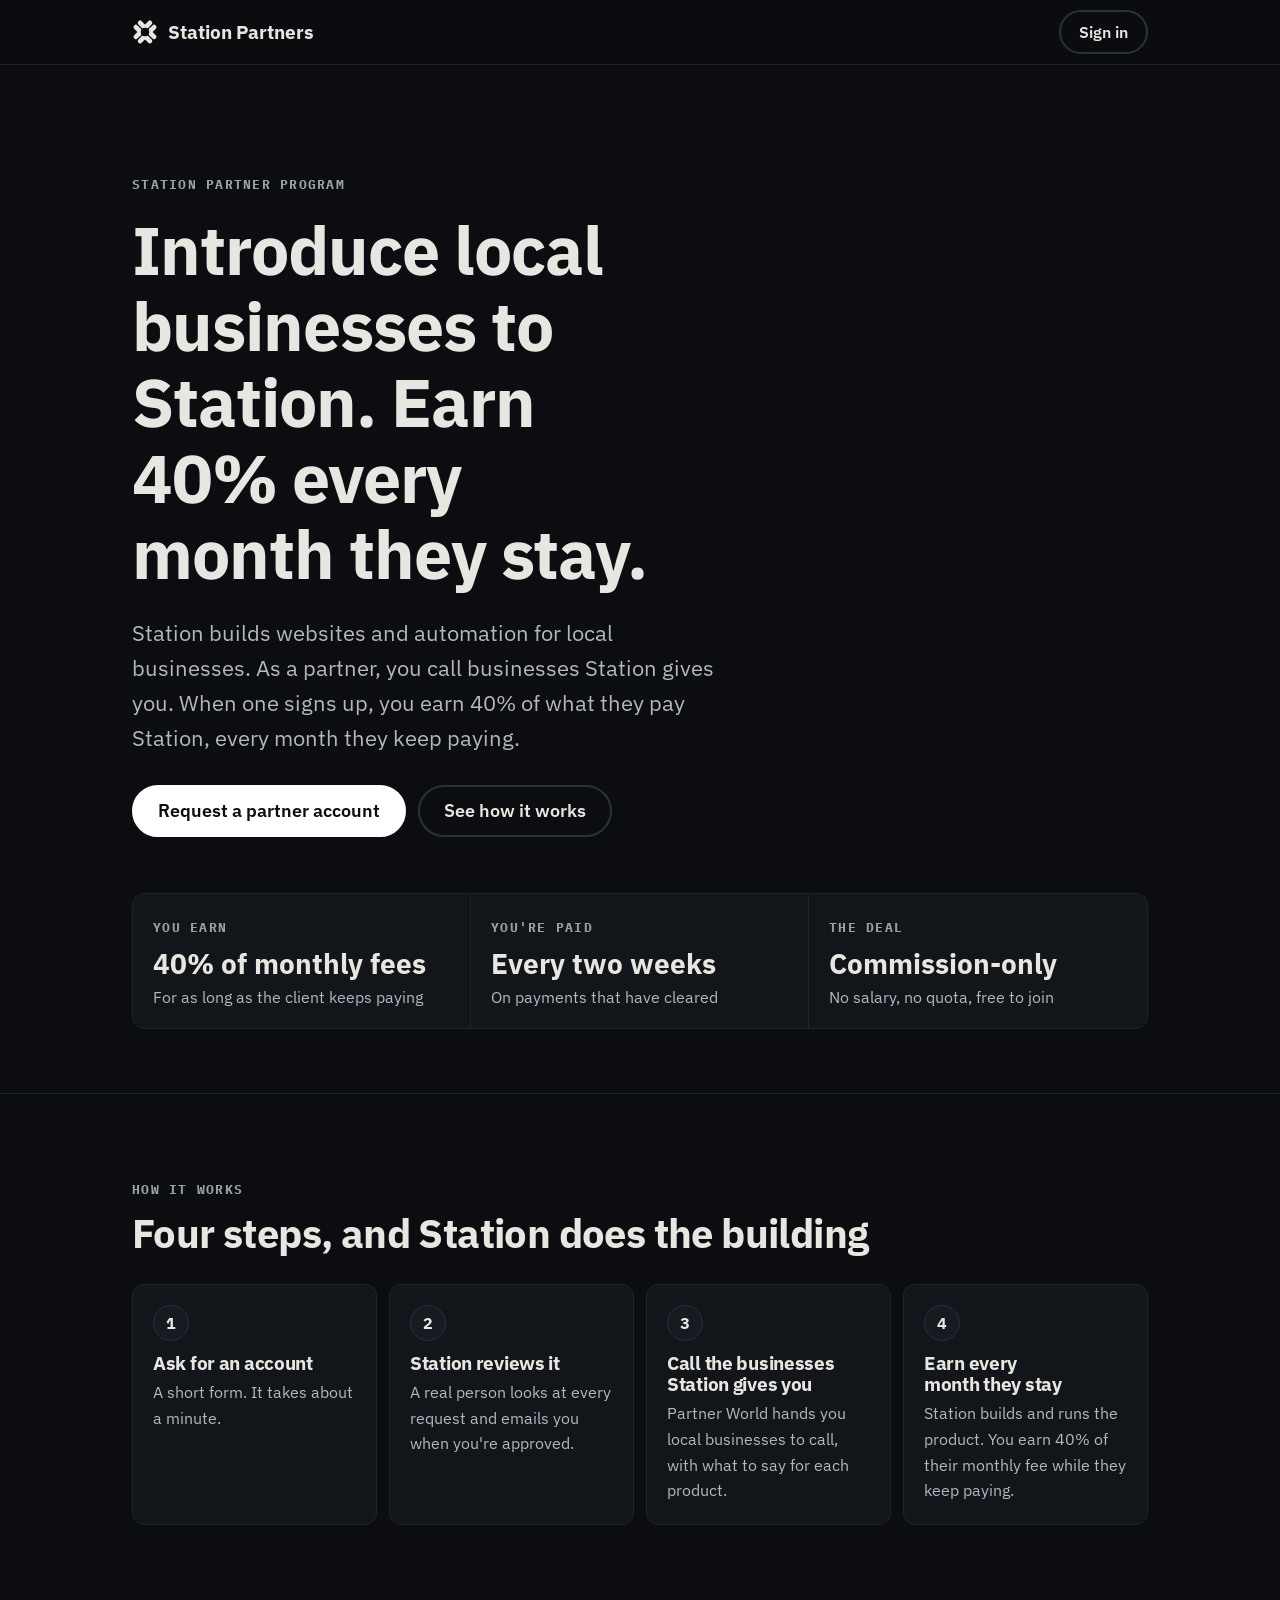
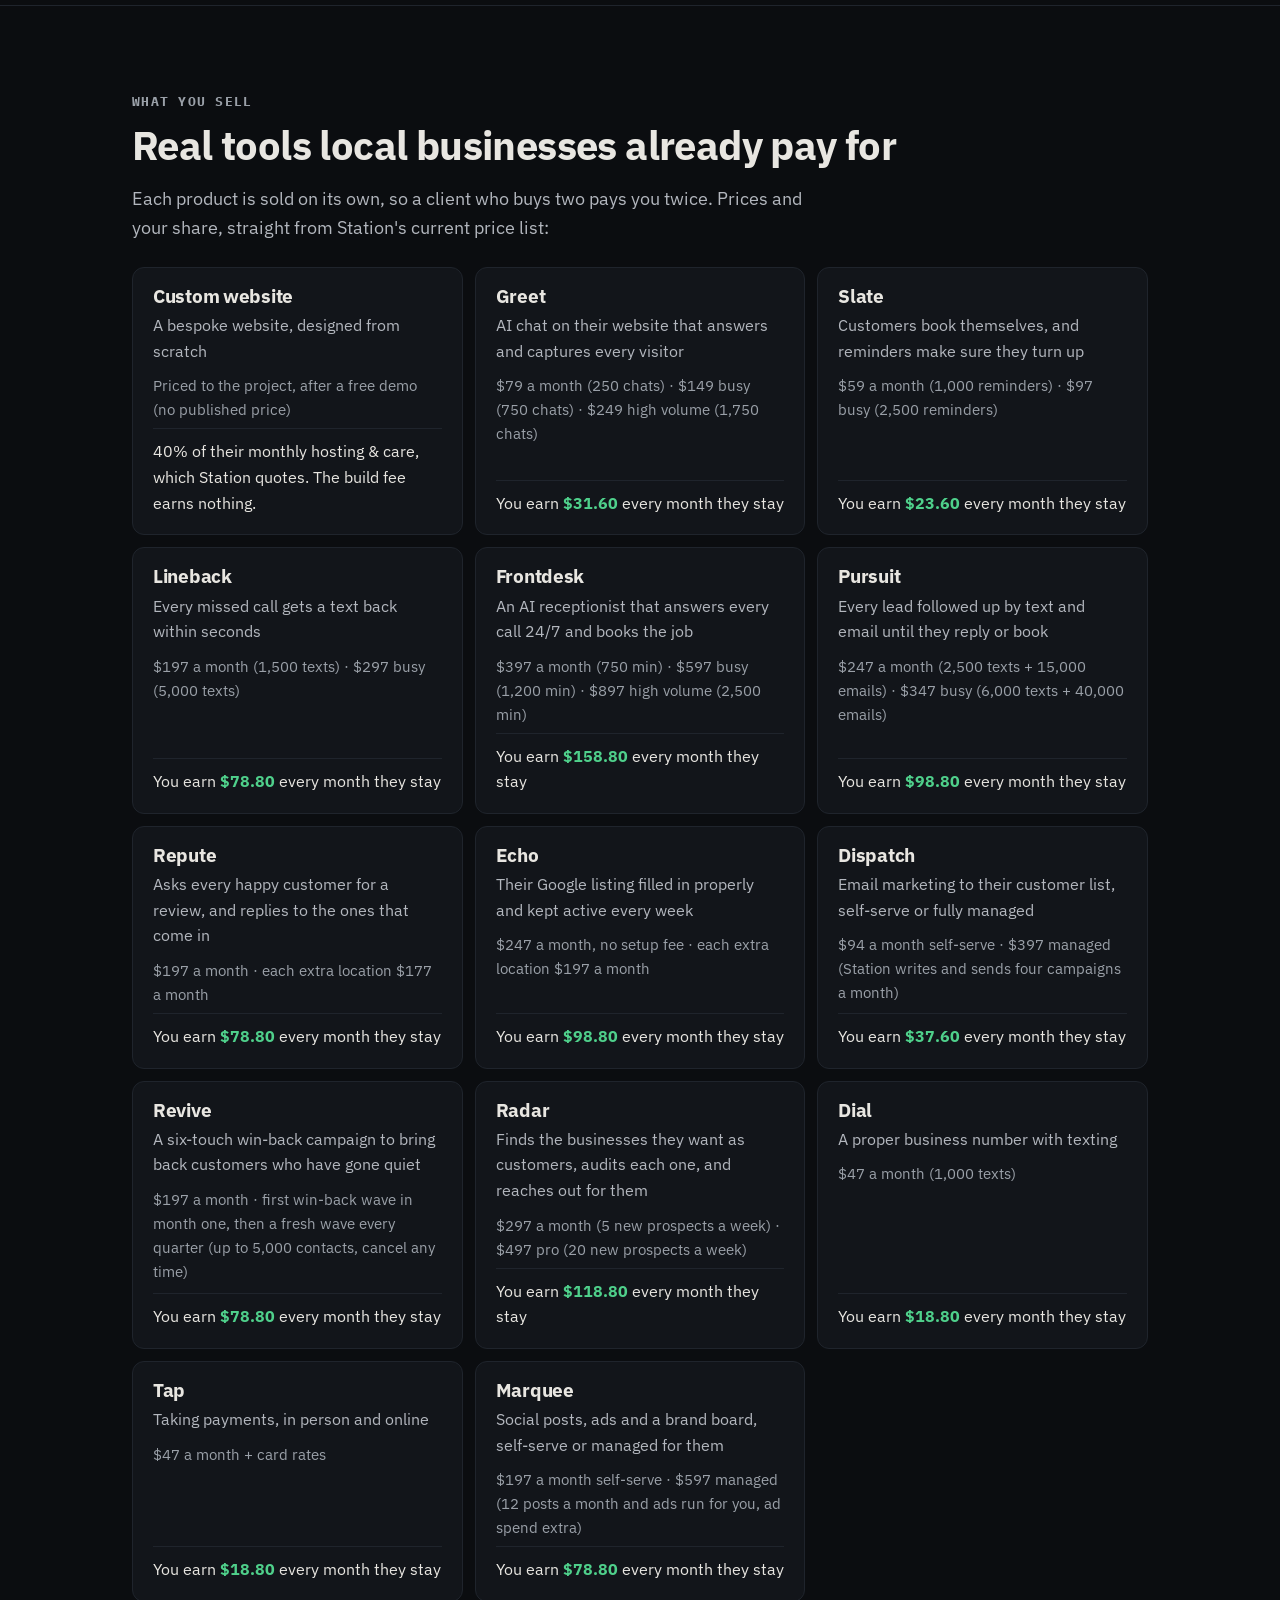
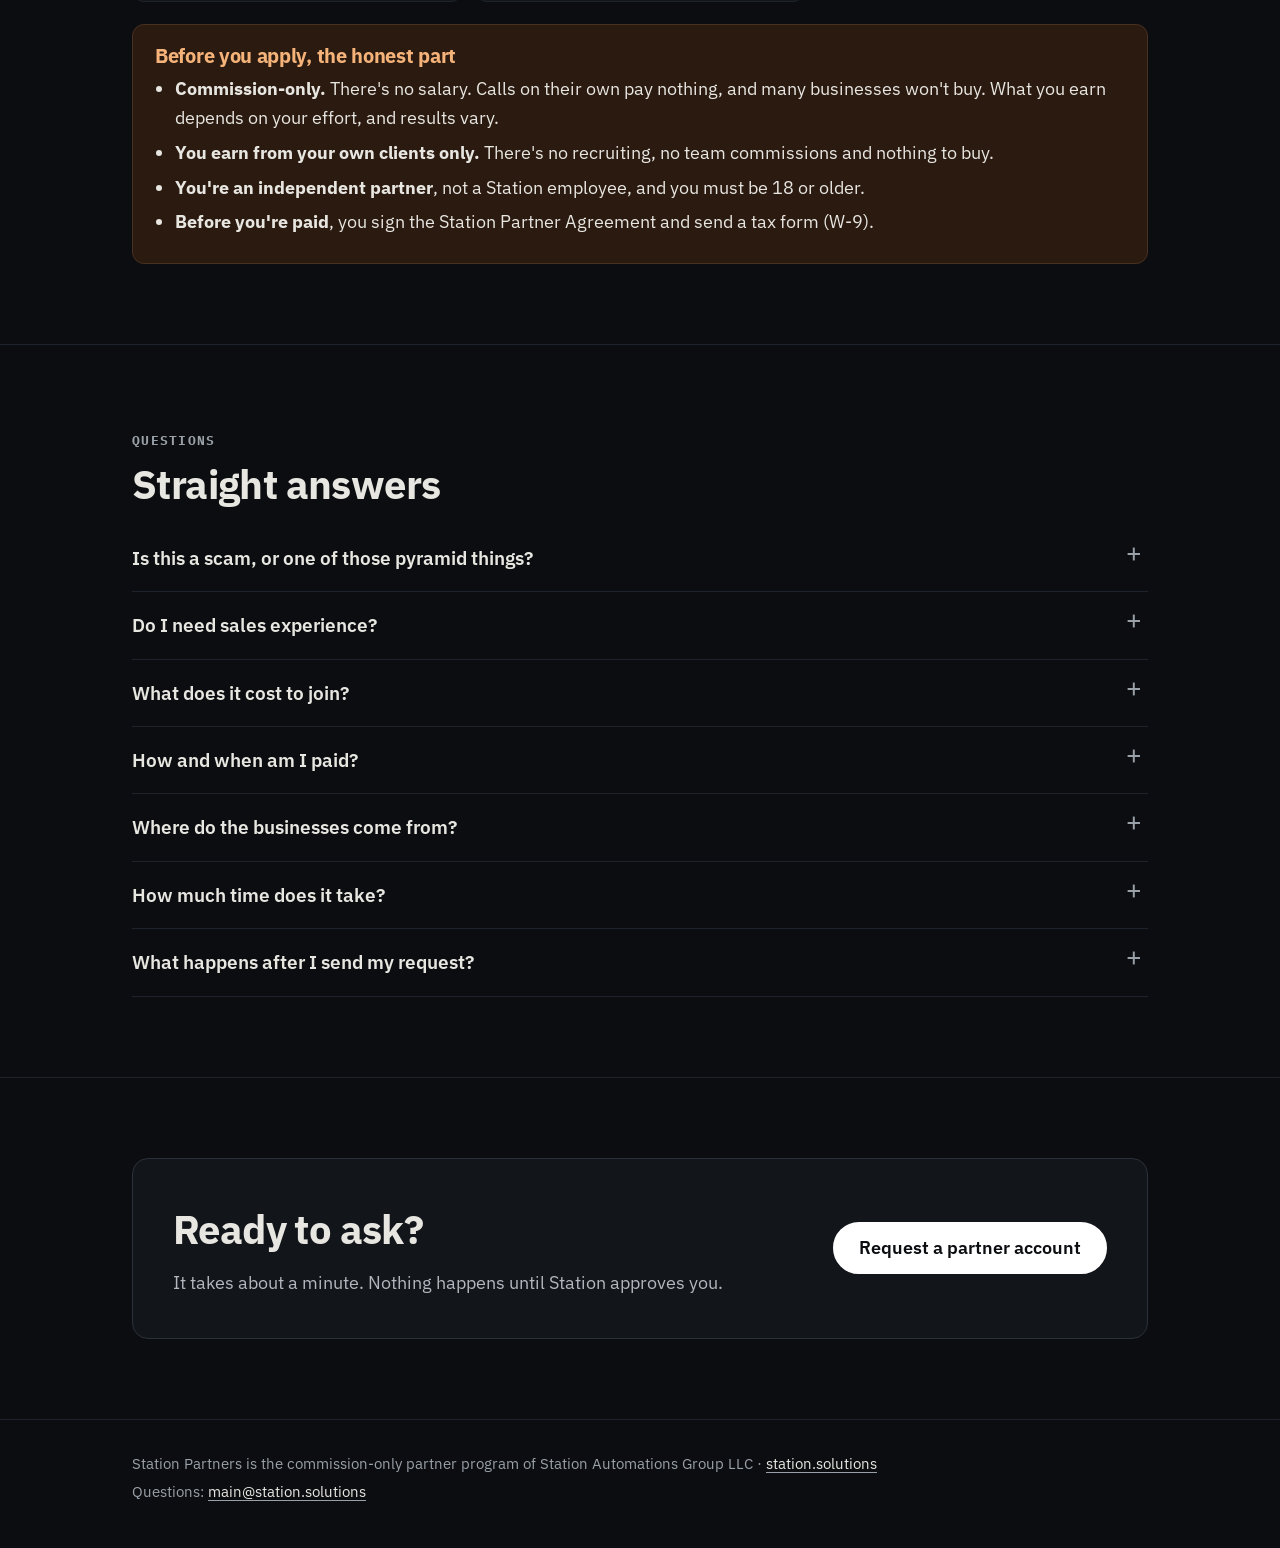
==== join/index.html @ 7bceb784 "Join page for social bios: partners.station.solutions/join Public landing for the Partner Socials fu" ====
<!doctype html>
<html lang="en">
<head>
<meta charset="utf-8">
<meta name="viewport" content="width=device-width, initial-scale=1, viewport-fit=cover">
<meta name="theme-color" content="#0B0D10">
<title>Become a Station Partner</title>
<meta name="description" content="Introduce local businesses to Station's tools and earn 40% of what each new client pays Station, every month they stay. Commission-only. Request an account in a minute.">
<meta property="og:title" content="Become a Station Partner">
<meta property="og:description" content="Commission-only: earn 40% of what each new client pays Station, every month they stay. Paid every two weeks.">
<meta property="og:url" content="https://partners.station.solutions/join">
<meta property="og:type" content="website">
<link rel="canonical" href="https://partners.station.solutions/join">
<link rel="icon" href="data:image/svg+xml,%3Csvg xmlns='http://www.w3.org/2000/svg' viewBox='0 0 100 100'%3E%3Cdefs%3E%3Cg id='a'%3E%3Crect x='29.5' y='3' width='18' height='36' rx='8.5'/%3E%3Crect x='52.5' y='3' width='18' height='36' rx='8.5'/%3E%3C/g%3E%3Cmask id='m'%3E%3Crect width='100' height='100' fill='%23fff'/%3E%3Ccircle cx='50' cy='50' r='16.5'/%3E%3C/mask%3E%3C/defs%3E%3Cg mask='url(%23m)' fill='%23E8E6E1' transform='rotate(45 50 50)'%3E%3Cuse href='%23a'/%3E%3Cuse href='%23a' transform='rotate(90 50 50)'/%3E%3Cuse href='%23a' transform='rotate(180 50 50)'/%3E%3Cuse href='%23a' transform='rotate(270 50 50)'/%3E%3C/g%3E%3C/svg%3E">
<link rel="preconnect" href="https://fonts.googleapis.com">
<link rel="preconnect" href="https://fonts.gstatic.com" crossorigin>
<link rel="stylesheet" href="https://fonts.googleapis.com/css2?family=IBM+Plex+Sans:ital,wght@0,400;0,500;0,600;0,700;1,400&family=IBM+Plex+Mono:wght@500;700&display=swap">
<style>
/* Join page for Station Partner World. Same palette and type as Partner World's Night Shift look (app.css), self-contained so
   the app's stylesheet can change without breaking this page. Text stays large: partners include people who need it. */
:root{--bg:#0B0D10;--card:#12151A;--panel2:#171B21;--hover:#1A1F27;--ink:#E8E6E1;--ink-2:#B3B7BE;--ink-3:#9AA0A8;--line:#1F242C;--line-2:#2B313B;
  --acc:#FFFFFF;--acc-ink:#0B0D10;--green:#4FD08B;--green-bg:#0F2519;--warn:#F5B37A;--warn-bg:#2A1A10;
  --font:"IBM Plex Sans","Segoe UI Variable","Segoe UI",system-ui,sans-serif;--mono:"IBM Plex Mono","Cascadia Code",Consolas,ui-monospace,monospace;
  --gut:clamp(16px,4vw,32px);--max:1080px;color-scheme:dark}
*{box-sizing:border-box}
html{-webkit-text-size-adjust:100%;scroll-behavior:smooth}
@media (prefers-reduced-motion:reduce){html{scroll-behavior:auto}}
body{margin:0;background:var(--bg);color:var(--ink);font:400 18px/1.6 var(--font);-webkit-font-smoothing:antialiased}
a{color:var(--ink);text-decoration-color:var(--ink-3);text-underline-offset:3px}
:focus-visible{outline:3px solid var(--acc);outline-offset:3px}
h1,h2,h3{margin:0;line-height:1.12;letter-spacing:-.015em;text-wrap:balance}
p{margin:0 0 14px;max-width:62ch}
.wrap{max-width:var(--max);margin-inline:auto;padding-inline:var(--gut)}
.skip{position:absolute;left:-999px;top:0;background:var(--acc);color:var(--acc-ink);padding:12px 16px;z-index:10}.skip:focus{left:8px;top:8px}
.lbl{font:700 12.5px/1.2 var(--mono);text-transform:uppercase;letter-spacing:.1em;color:var(--ink-3)}
.bar{position:sticky;top:0;z-index:5;background:rgba(11,13,16,.92);backdrop-filter:blur(10px);-webkit-backdrop-filter:blur(10px);border-bottom:1px solid var(--line)}
.bar .wrap{display:flex;align-items:center;gap:14px;min-height:64px}
.logo{display:flex;align-items:center;gap:10px;text-decoration:none;font-weight:700;font-size:19px;margin-right:auto;min-height:48px}
.logo svg{width:26px;height:26px;color:var(--ink)}
.btn{display:inline-flex;align-items:center;justify-content:center;gap:10px;min-height:52px;padding:0 24px;border-radius:999px;border:2px solid var(--line-2);background:transparent;color:var(--ink);font:600 18px/1 var(--font);text-decoration:none;cursor:pointer;white-space:nowrap}
.btn:hover{background:var(--hover)}
.btn-primary{background:var(--acc);border-color:var(--acc);color:var(--acc-ink)}
.btn-primary:hover{background:#E9E9E6}
.btn-sm{min-height:44px;padding:0 18px;font-size:16px}
.hero{padding:clamp(48px,9vw,104px) 0 clamp(36px,6vw,64px)}
.hero h1{font-size:clamp(38px,6.4vw,68px);font-weight:700;max-width:16ch}
.hero .sub{font-size:clamp(19px,2.2vw,22px);color:var(--ink-2);margin:22px 0 30px;max-width:46ch}
.ctas{display:flex;flex-wrap:wrap;gap:12px;align-items:center}
.facts{display:grid;grid-template-columns:repeat(3,minmax(0,1fr));border:1px solid var(--line);border-radius:12px;overflow:hidden;margin-top:clamp(36px,6vw,56px);background:var(--card)}
.facts div{padding:18px 20px;border-right:1px solid var(--line)}.facts div:last-child{border-right:0}
.facts b{display:block;font-size:clamp(22px,2.6vw,28px);font-weight:700;margin-top:6px;line-height:1.2}
.facts span.s{display:block;color:var(--ink-2);font-size:16px;margin-top:4px}
section.band{padding:clamp(44px,7vw,80px) 0;border-top:1px solid var(--line)}
section.band h2{font-size:clamp(28px,3.6vw,40px);font-weight:700;margin:8px 0 18px}
.steps{list-style:none;margin:28px 0 0;padding:0;display:grid;grid-template-columns:repeat(4,minmax(0,1fr));gap:12px}
.steps li{background:var(--card);border:1px solid var(--line);border-radius:12px;padding:20px}
.steps .n{display:inline-flex;align-items:center;justify-content:center;width:36px;height:36px;border-radius:50%;background:var(--panel2);border:1px solid var(--line-2);font:700 16px var(--mono);margin-bottom:12px}
.steps h3{font-size:19px;margin-bottom:6px}.steps p{color:var(--ink-2);font-size:16px;margin:0}
.grid{display:grid;grid-template-columns:repeat(auto-fill,minmax(300px,1fr));gap:12px;margin-top:24px}
.prod{background:var(--card);border:1px solid var(--line);border-radius:12px;padding:18px 20px;display:flex;flex-direction:column;gap:6px}
.prod h3{font-size:19px}.prod .what{color:var(--ink-2);font-size:16px;margin:0}
.prod .price{font-size:15px;color:var(--ink-3);margin:4px 0 0}
.prod .earn{margin-top:auto;padding-top:10px;border-top:1px solid var(--line);font-size:16px}
.prod .earn b{color:var(--green);font-weight:700}
.honest{background:var(--warn-bg);border:1px solid #4A3020;border-radius:12px;padding:20px 22px;margin-top:22px}
.honest h3{font-size:20px;margin-bottom:8px;color:var(--warn)}
.honest ul{margin:0;padding-left:20px}.honest li{margin:6px 0;color:var(--ink)}
.faq details{border-bottom:1px solid var(--line)}
.faq summary{cursor:pointer;list-style:none;padding:18px 40px 18px 0;font-weight:600;font-size:19px;position:relative;min-height:48px}
.faq summary::-webkit-details-marker{display:none}
.faq summary::after{content:"+";position:absolute;right:6px;top:14px;font:400 26px/1 var(--mono);color:var(--ink-3)}
.faq details[open] summary::after{content:"−"}
.faq details div{padding:0 0 18px;color:var(--ink-2)}
.final{text-align:left}
.final .box{background:var(--card);border:1px solid var(--line-2);border-radius:16px;padding:clamp(24px,4vw,40px);display:flex;flex-wrap:wrap;gap:20px;align-items:center;justify-content:space-between}
.final h2{margin:0 0 6px}.final p{margin:0;color:var(--ink-2)}
footer{border-top:1px solid var(--line);padding:28px 0 40px;color:var(--ink-3);font-size:15px}
footer p{margin:4px 0;max-width:none}
@media (max-width:900px){.steps{grid-template-columns:repeat(2,minmax(0,1fr))}}
@media (max-width:640px){.facts{grid-template-columns:1fr}.facts div{border-right:0;border-bottom:1px solid var(--line)}.facts div:last-child{border-bottom:0}
  .steps{grid-template-columns:1fr}.btn{width:100%}.bar .btn{width:auto}.final .box .btn{width:100%}.grid{grid-template-columns:1fr}}
</style>
</head>
<body>
<svg width="0" height="0" style="position:absolute" aria-hidden="true"><defs><g id="smArm"><rect x="29.5" y="3" width="18" height="36" rx="8.5"/><rect x="52.5" y="3" width="18" height="36" rx="8.5"/></g><mask id="smCore"><rect width="100" height="100" fill="#fff"/><circle cx="50" cy="50" r="16.5"/></mask></defs><symbol id="stationMark" viewBox="0 0 100 100"><g mask="url(#smCore)" fill="currentColor" transform="rotate(45 50 50)"><use href="#smArm"/><use href="#smArm" transform="rotate(90 50 50)"/><use href="#smArm" transform="rotate(180 50 50)"/><use href="#smArm" transform="rotate(270 50 50)"/></g></symbol></svg>
<a class="skip" href="#main">Skip to content</a>
<header class="bar"><div class="wrap">
  <a class="logo" href="/join" aria-label="Station Partners"><svg aria-hidden="true"><use href="#stationMark"/></svg>Station Partners</a>
  <a class="btn btn-sm" href="/" data-keep-src>Sign in</a>
</div></header>

<main id="main">
<section class="hero"><div class="wrap">
  <span class="lbl">Station Partner Program</span>
  <h1 style="margin-top:14px">Introduce local businesses to Station. Earn 40% every month they stay.</h1>
  <p class="sub">Station builds websites and automation for local businesses. As a partner, you call businesses Station gives you. When one signs up, you earn 40% of what they pay Station, every month they keep paying.</p>
  <div class="ctas">
    <a class="btn btn-primary" href="/?join=1" data-join>Request a partner account</a>
    <a class="btn" href="#how">See how it works</a>
  </div>
  <div class="facts" role="list">
    <div role="listitem"><span class="lbl">You earn</span><b>40% of monthly fees</b><span class="s">For as long as the client keeps paying</span></div>
    <div role="listitem"><span class="lbl">You're paid</span><b>Every two weeks</b><span class="s">On payments that have cleared</span></div>
    <div role="listitem"><span class="lbl">The deal</span><b>Commission-only</b><span class="s">No salary, no quota, free to join</span></div>
  </div>
</div></section>

<section class="band" id="how"><div class="wrap">
  <span class="lbl">How it works</span>
  <h2>Four steps, and Station does the building</h2>
  <ol class="steps">
    <li><span class="n">1</span><h3>Ask for an account</h3><p>A short form. It takes about a minute.</p></li>
    <li><span class="n">2</span><h3>Station reviews it</h3><p>A real person looks at every request and emails you when you're approved.</p></li>
    <li><span class="n">3</span><h3>Call the businesses Station gives you</h3><p>Partner World hands you local businesses to call, with what to say for each product.</p></li>
    <li><span class="n">4</span><h3>Earn every month they stay</h3><p>Station builds and runs the product. You earn 40% of their monthly fee while they keep paying.</p></li>
  </ol>
</div></section>

<section class="band" id="sell"><div class="wrap">
  <span class="lbl">What you sell</span>
  <h2>Real tools local businesses already pay for</h2>
  <p style="color:var(--ink-2)">Each product is sold on its own, so a client who buys two pays you twice. Prices and your share, straight from Station's current price list:</p>
  <div class="grid" id="prods"><noscript><p>Turn on JavaScript to see the full list, or ask <a href="mailto:main@station.solutions">main@station.solutions</a>.</p></noscript></div>
  <div class="honest">
    <h3>Before you apply, the honest part</h3>
    <ul>
      <li><b>Commission-only.</b> There's no salary. Calls on their own pay nothing, and many businesses won't buy. What you earn depends on your effort, and results vary.</li>
      <li><b>You earn from your own clients only.</b> There's no recruiting, no team commissions and nothing to buy.</li>
      <li><b>You're an independent partner</b>, not a Station employee, and you must be 18 or older.</li>
      <li><b>Before you're paid</b>, you sign the Station Partner Agreement and send a tax form (W-9).</li>
    </ul>
  </div>
</div></section>

<section class="band faq" id="faq"><div class="wrap">
  <span class="lbl">Questions</span>
  <h2>Straight answers</h2>
  <details><summary>Is this a scam, or one of those pyramid things?</summary><div><p>No. You earn 40% of what your own clients pay Station for real products. There's no recruiting, no team commission and nothing to buy. Station Automations Group LLC runs <a href="https://station.solutions">station.solutions</a>, and you can email a real person at <a href="mailto:main@station.solutions">main@station.solutions</a> before you apply.</p></div></details>
  <details><summary>Do I need sales experience?</summary><div><p>No. Partner World gives you the businesses to call, what to say for each product, and answers to the usual questions. Experience helps, but it isn't required.</p></div></details>
  <details><summary>What does it cost to join?</summary><div><p>Nothing. There's no fee and no starter kit.</p></div></details>
  <details><summary>How and when am I paid?</summary><div><p>Every two weeks, on client payments that have cleared. You earn 40% of each client's monthly fee for as long as they keep paying and your partner agreement is in effect. Payment starts once your signed agreement and W-9 are on file.</p></div></details>
  <details><summary>Where do the businesses come from?</summary><div><p>Station gives them to you in Partner World. You don't have to find or buy leads.</p></div></details>
  <details><summary>How much time does it take?</summary><div><p>As much as you choose. There's no quota and no schedule. Calls happen 9 am to 8 pm in the business's time zone, Monday to Saturday.</p></div></details>
  <details><summary>What happens after I send my request?</summary><div><p>Station reviews it by hand. If you're approved, you get an email, and you sign in with the email and password you chose on the form.</p></div></details>
</div></section>

<section class="band final"><div class="wrap"><div class="box">
  <div><h2>Ready to ask?</h2><p>It takes about a minute. Nothing happens until Station approves you.</p></div>
  <a class="btn btn-primary" href="/?join=1" data-join>Request a partner account</a>
</div></div></section>
</main>

<footer><div class="wrap">
  <p>Station Partners is the commission-only partner program of Station Automations Group LLC · <a href="https://station.solutions">station.solutions</a></p>
  <p>Questions: <a href="mailto:main@station.solutions">main@station.solutions</a></p>
</div></footer>

<script src="../data.js"></script>
<script>
(function () {
  /* where the visitor came from (?src=ig-partner, tt-partner, ...): kept for the request form so Station can see which post or bio sent them */
  var src = '';
  try { src = (new URLSearchParams(location.search).get('src') || '').toLowerCase().replace(/[^a-z0-9-]/g, '').slice(0, 40); } catch (e) {}
  try { if (src) sessionStorage.setItem('pw-src', src); else src = sessionStorage.getItem('pw-src') || ''; } catch (e) {}
  document.querySelectorAll('[data-join],[data-keep-src]').forEach(function (a) {
    var u = new URL(a.getAttribute('href'), location.href);
    if (src) u.searchParams.set('src', src);
    if (a.hasAttribute('data-join')) u.hash = 'request';
    a.setAttribute('href', u.pathname + u.search + u.hash);
  });
  /* the product shelf, from the same data file Partner World itself uses */
  var box = document.getElementById('prods'), pw = window.PW;
  if (!box || !pw || !pw.boxes) return;
  function esc(s) { return String(s == null ? '' : s).replace(/[&<>"']/g, function (c) { return { '&': '&amp;', '<': '&lt;', '>': '&gt;', '"': '&quot;', "'": '&#39;' }[c]; }); }
  var singles = pw.boxes.filter(function (b) { return b.brand === 'station' && !/^bundle-/.test(b.id); });
  box.innerHTML = singles.map(function (b) {
    var earn = b.earnLabel ? esc(b.earnLabel) : '';
    if (/^\$/.test(earn)) earn = 'You earn <b>' + earn.replace(/ every month they stay$/, '</b> every month they stay');
    return '<article class="prod"><h3>' + esc(b.name) + '</h3><p class="what">' + esc(b.what) + '</p><p class="price">' + esc(b.price) + '</p>' +
      (earn ? '<div class="earn">' + earn + '</div>' : '') + '</article>';
  }).join('');
})();
</script>
</body>
</html>
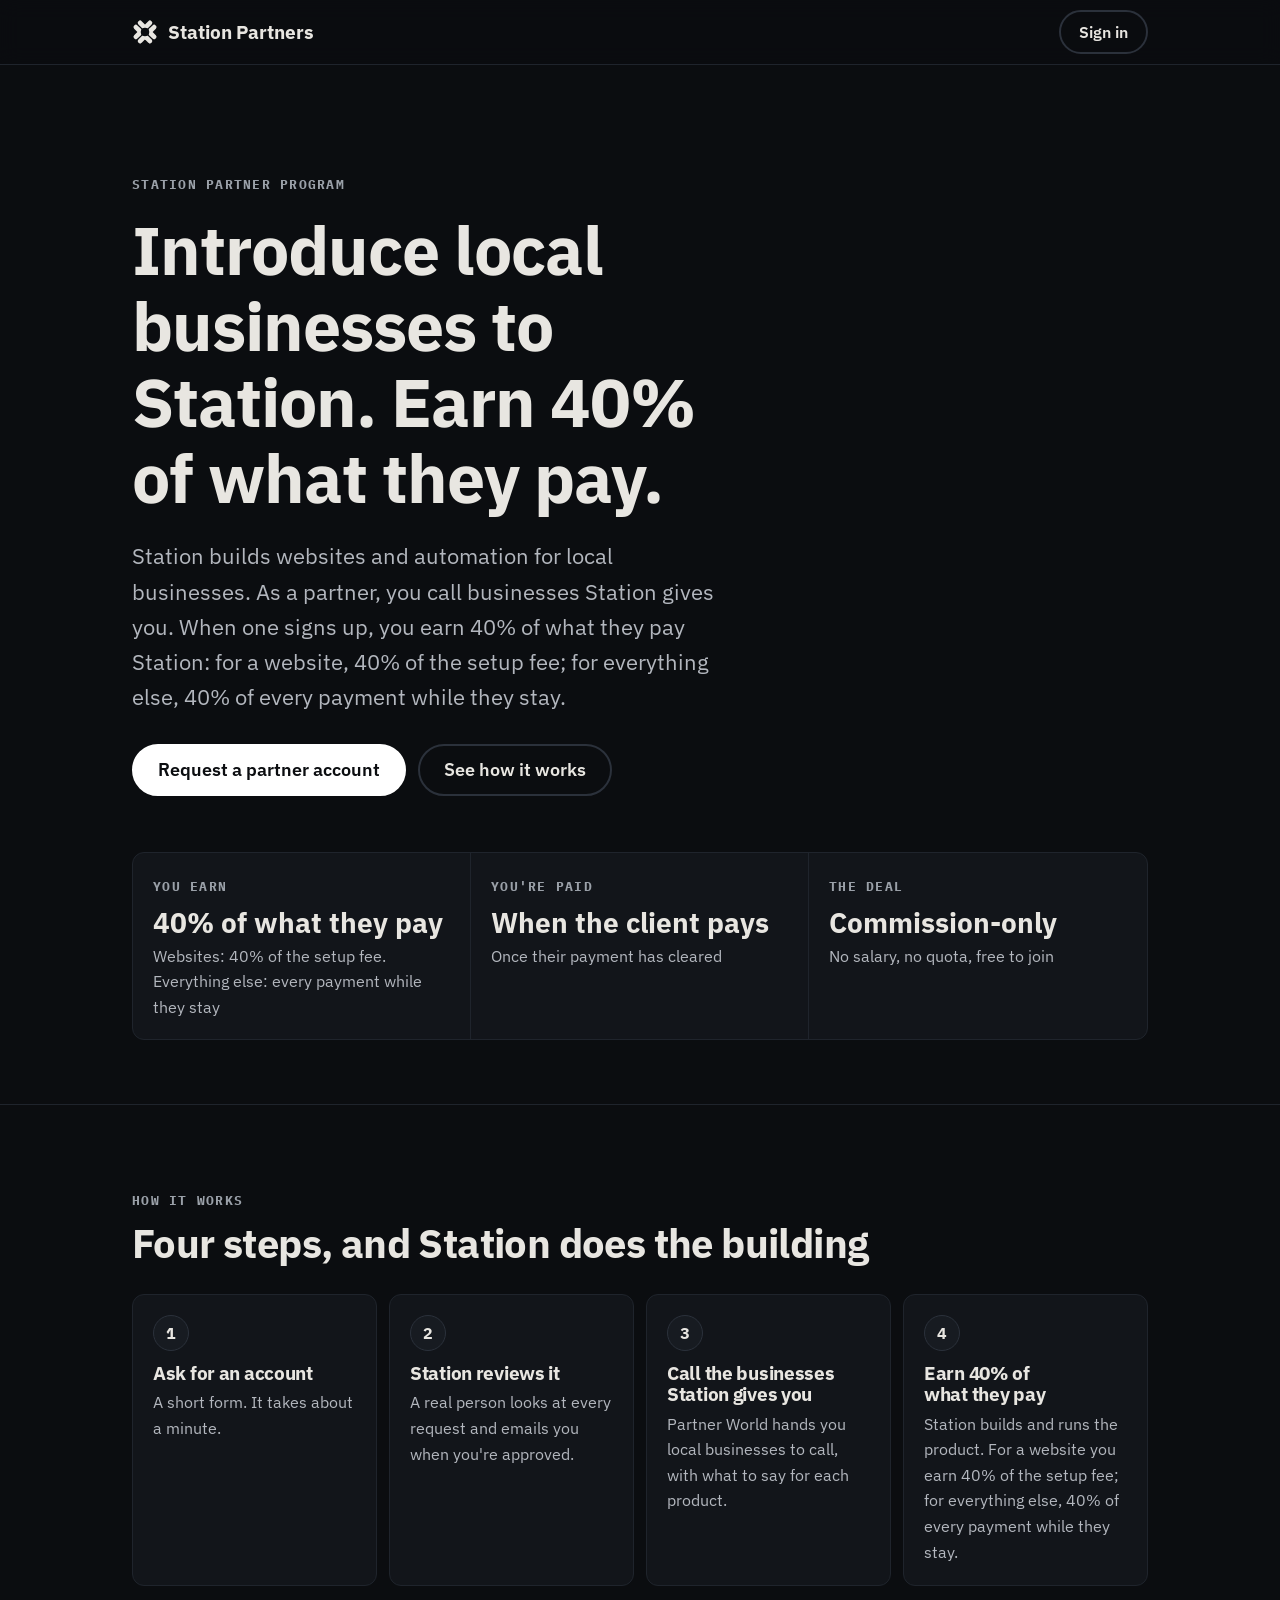
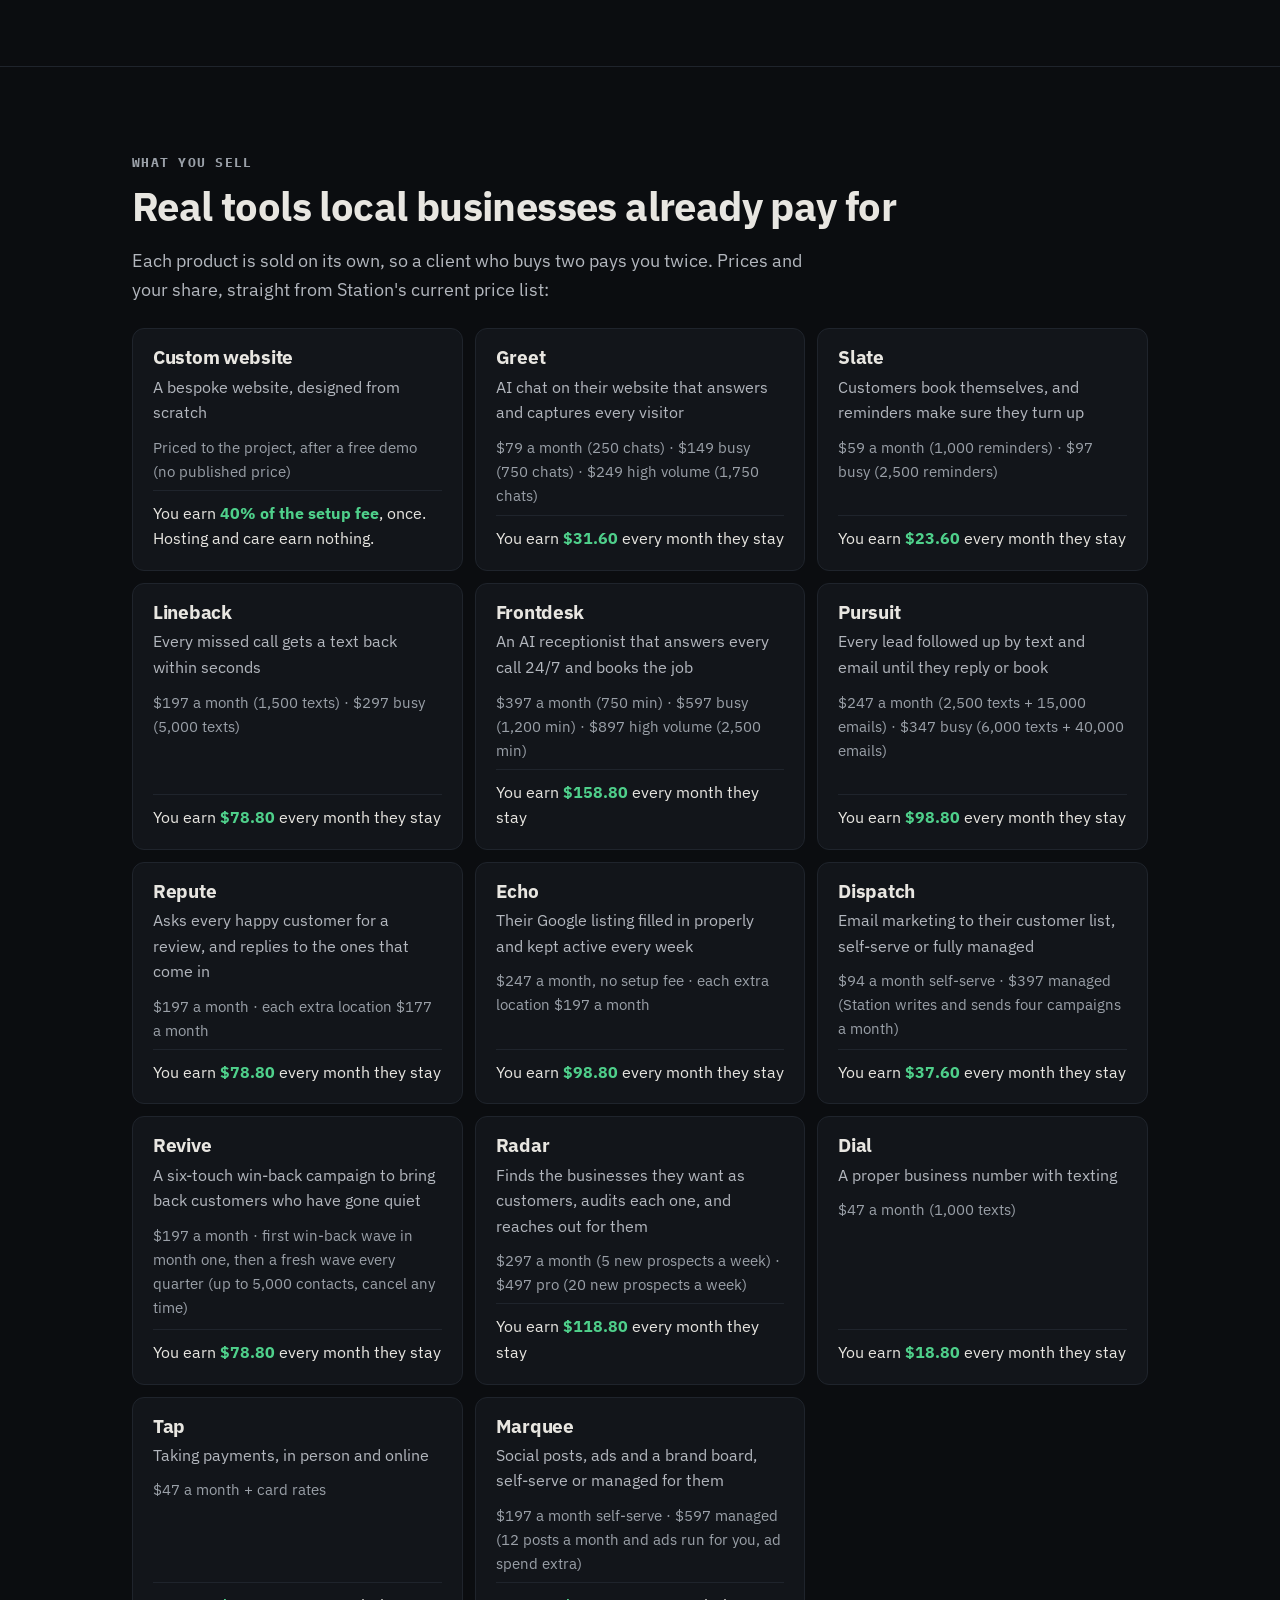
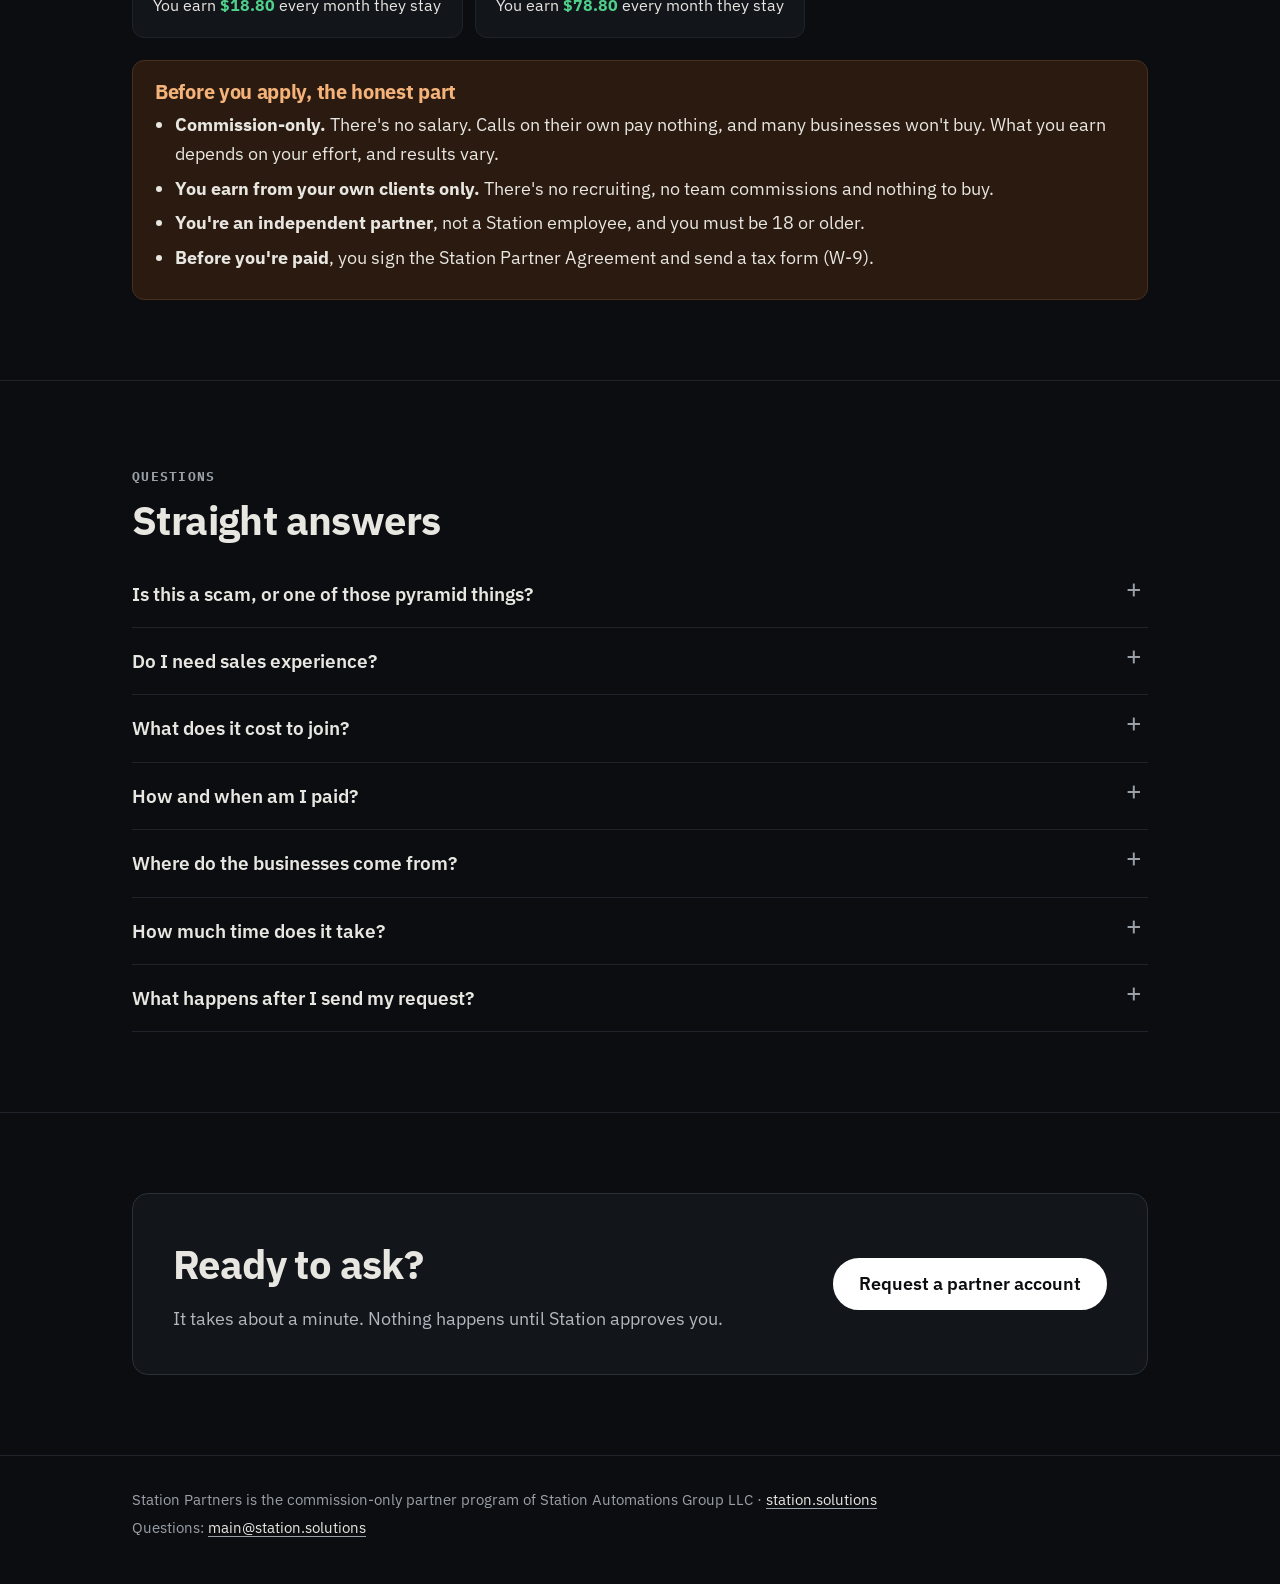
==== commit 9f393cae: "Join page: contract v6 pay terms (website = 40% of setup once; everything else 40% of every payment)" ====
--- a/join/index.html
+++ b/join/index.html
@@ -5,9 +5,9 @@
 <meta name="viewport" content="width=device-width, initial-scale=1, viewport-fit=cover">
 <meta name="theme-color" content="#0B0D10">
 <title>Become a Station Partner</title>
-<meta name="description" content="Introduce local businesses to Station's tools and earn 40% of what each new client pays Station, every month they stay. Commission-only. Request an account in a minute.">
+<meta name="description" content="Introduce local businesses to Station's tools and earn 40% of what each new client pays Station (for a website, 40% of the setup fee). Commission-only. Request an account in a minute.">
 <meta property="og:title" content="Become a Station Partner">
-<meta property="og:description" content="Commission-only: earn 40% of what each new client pays Station, every month they stay. Paid every two weeks.">
+<meta property="og:description" content="Commission-only: earn 40% of what each new client pays Station. Paid once the client's payment clears.">
 <meta property="og:url" content="https://partners.station.solutions/join">
 <meta property="og:type" content="website">
 <link rel="canonical" href="https://partners.station.solutions/join">
@@ -92,15 +92,15 @@
 <main id="main">
 <section class="hero"><div class="wrap">
   <span class="lbl">Station Partner Program</span>
-  <h1 style="margin-top:14px">Introduce local businesses to Station. Earn 40% every month they stay.</h1>
-  <p class="sub">Station builds websites and automation for local businesses. As a partner, you call businesses Station gives you. When one signs up, you earn 40% of what they pay Station, every month they keep paying.</p>
+  <h1 style="margin-top:14px">Introduce local businesses to Station. Earn 40% of what they pay.</h1>
+  <p class="sub">Station builds websites and automation for local businesses. As a partner, you call businesses Station gives you. When one signs up, you earn 40% of what they pay Station: for a website, 40% of the setup fee; for everything else, 40% of every payment while they stay.</p>
   <div class="ctas">
     <a class="btn btn-primary" href="/?join=1" data-join>Request a partner account</a>
     <a class="btn" href="#how">See how it works</a>
   </div>
   <div class="facts" role="list">
-    <div role="listitem"><span class="lbl">You earn</span><b>40% of monthly fees</b><span class="s">For as long as the client keeps paying</span></div>
-    <div role="listitem"><span class="lbl">You're paid</span><b>Every two weeks</b><span class="s">On payments that have cleared</span></div>
+    <div role="listitem"><span class="lbl">You earn</span><b>40% of what they pay</b><span class="s">Websites: 40% of the setup fee. Everything else: every payment while they stay</span></div>
+    <div role="listitem"><span class="lbl">You're paid</span><b>When the client pays</b><span class="s">Once their payment has cleared</span></div>
     <div role="listitem"><span class="lbl">The deal</span><b>Commission-only</b><span class="s">No salary, no quota, free to join</span></div>
   </div>
 </div></section>
@@ -112,7 +112,7 @@
     <li><span class="n">1</span><h3>Ask for an account</h3><p>A short form. It takes about a minute.</p></li>
     <li><span class="n">2</span><h3>Station reviews it</h3><p>A real person looks at every request and emails you when you're approved.</p></li>
     <li><span class="n">3</span><h3>Call the businesses Station gives you</h3><p>Partner World hands you local businesses to call, with what to say for each product.</p></li>
-    <li><span class="n">4</span><h3>Earn every month they stay</h3><p>Station builds and runs the product. You earn 40% of their monthly fee while they keep paying.</p></li>
+    <li><span class="n">4</span><h3>Earn 40% of what they pay</h3><p>Station builds and runs the product. For a website you earn 40% of the setup fee; for everything else, 40% of every payment while they stay.</p></li>
   </ol>
 </div></section>
 
@@ -138,7 +138,7 @@
   <details><summary>Is this a scam, or one of those pyramid things?</summary><div><p>No. You earn 40% of what your own clients pay Station for real products. There's no recruiting, no team commission and nothing to buy. Station Automations Group LLC runs <a href="https://station.solutions">station.solutions</a>, and you can email a real person at <a href="mailto:main@station.solutions">main@station.solutions</a> before you apply.</p></div></details>
   <details><summary>Do I need sales experience?</summary><div><p>No. Partner World gives you the businesses to call, what to say for each product, and answers to the usual questions. Experience helps, but it isn't required.</p></div></details>
   <details><summary>What does it cost to join?</summary><div><p>Nothing. There's no fee and no starter kit.</p></div></details>
-  <details><summary>How and when am I paid?</summary><div><p>Every two weeks, on client payments that have cleared. You earn 40% of each client's monthly fee for as long as they keep paying and your partner agreement is in effect. Payment starts once your signed agreement and W-9 are on file.</p></div></details>
+  <details><summary>How and when am I paid?</summary><div><p>Once the client's payment has cleared. You earn 40% of what each client pays Station: for a website, 40% of the setup fee (hosting and care earn nothing); for everything else, 40% of every payment while they keep paying and your partner agreement is in effect. Payment starts once your signed agreement and W-9 are on file.</p></div></details>
   <details><summary>Where do the businesses come from?</summary><div><p>Station gives them to you in Partner World. You don't have to find or buy leads.</p></div></details>
   <details><summary>How much time does it take?</summary><div><p>As much as you choose. There's no quota and no schedule. Calls happen 9 am to 8 pm in the business's time zone, Monday to Saturday.</p></div></details>
   <details><summary>What happens after I send my request?</summary><div><p>Station reviews it by hand. If you're approved, you get an email, and you sign in with the email and password you chose on the form.</p></div></details>
@@ -175,6 +175,8 @@
   var singles = pw.boxes.filter(function (b) { return b.brand === 'station' && !/^bundle-/.test(b.id); });
   box.innerHTML = singles.map(function (b) {
     var earn = b.earnLabel ? esc(b.earnLabel) : '';
+    /* contract v6 (Circle, 2026-10-07): a website earns 40% of the SETUP fee once; hosting & care earn nothing */
+    if (b.id === 'website') earn = 'You earn <b>40% of the setup fee</b>, once. Hosting and care earn nothing.';
     if (/^\$/.test(earn)) earn = 'You earn <b>' + earn.replace(/ every month they stay$/, '</b> every month they stay');
     return '<article class="prod"><h3>' + esc(b.name) + '</h3><p class="what">' + esc(b.what) + '</p><p class="price">' + esc(b.price) + '</p>' +
       (earn ? '<div class="earn">' + earn + '</div>' : '') + '</article>';
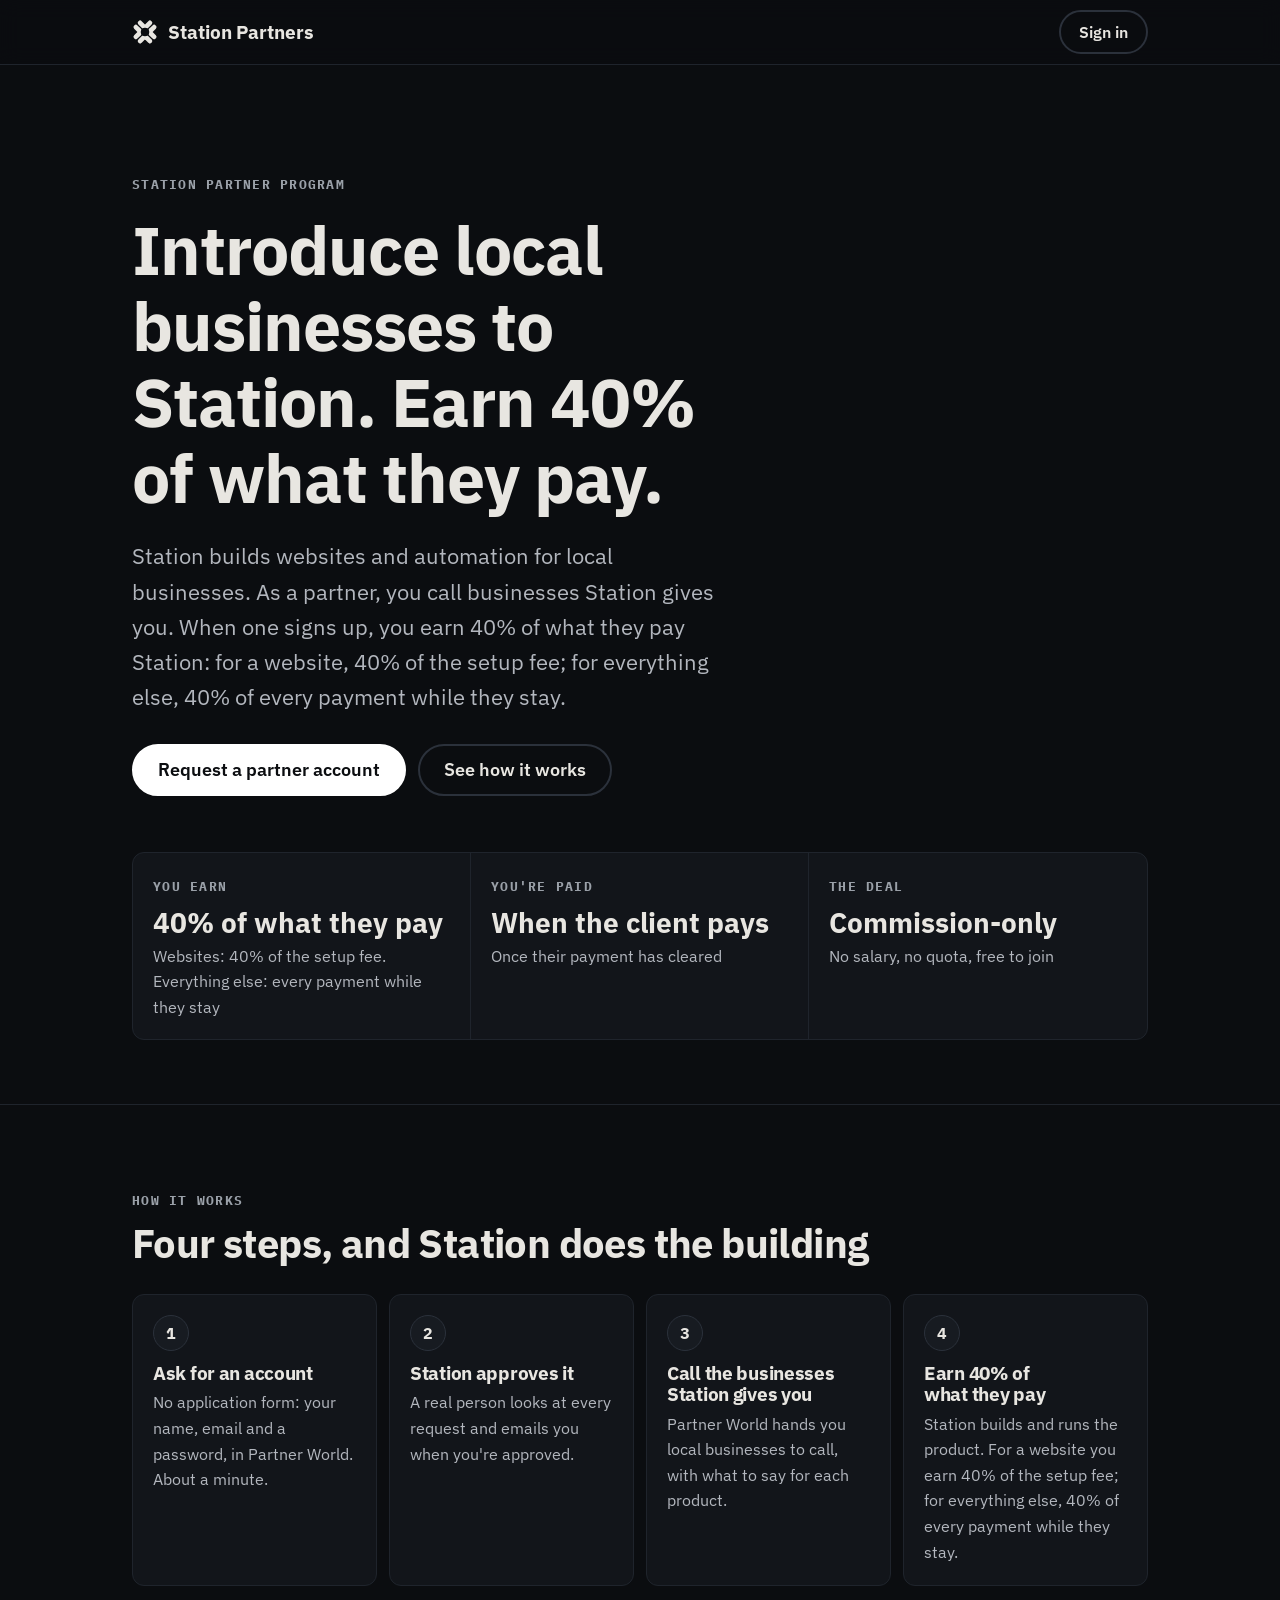
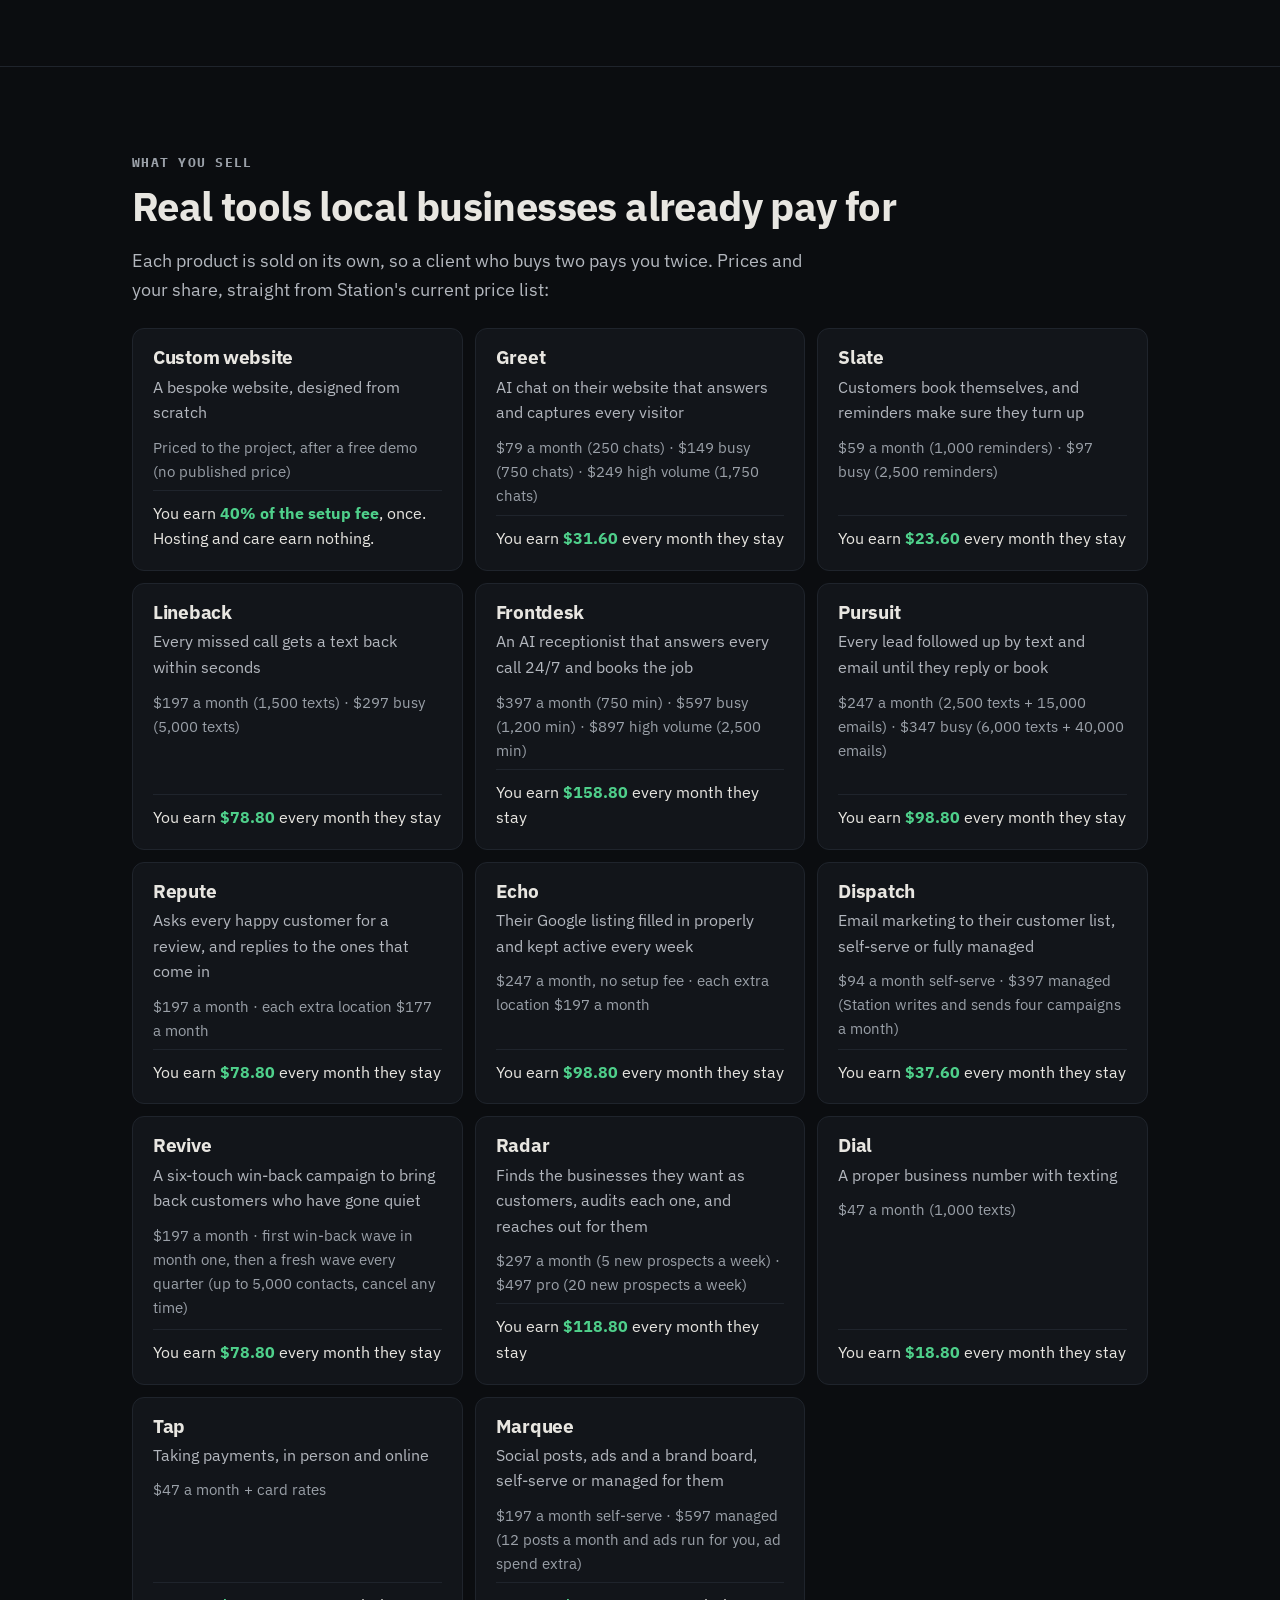
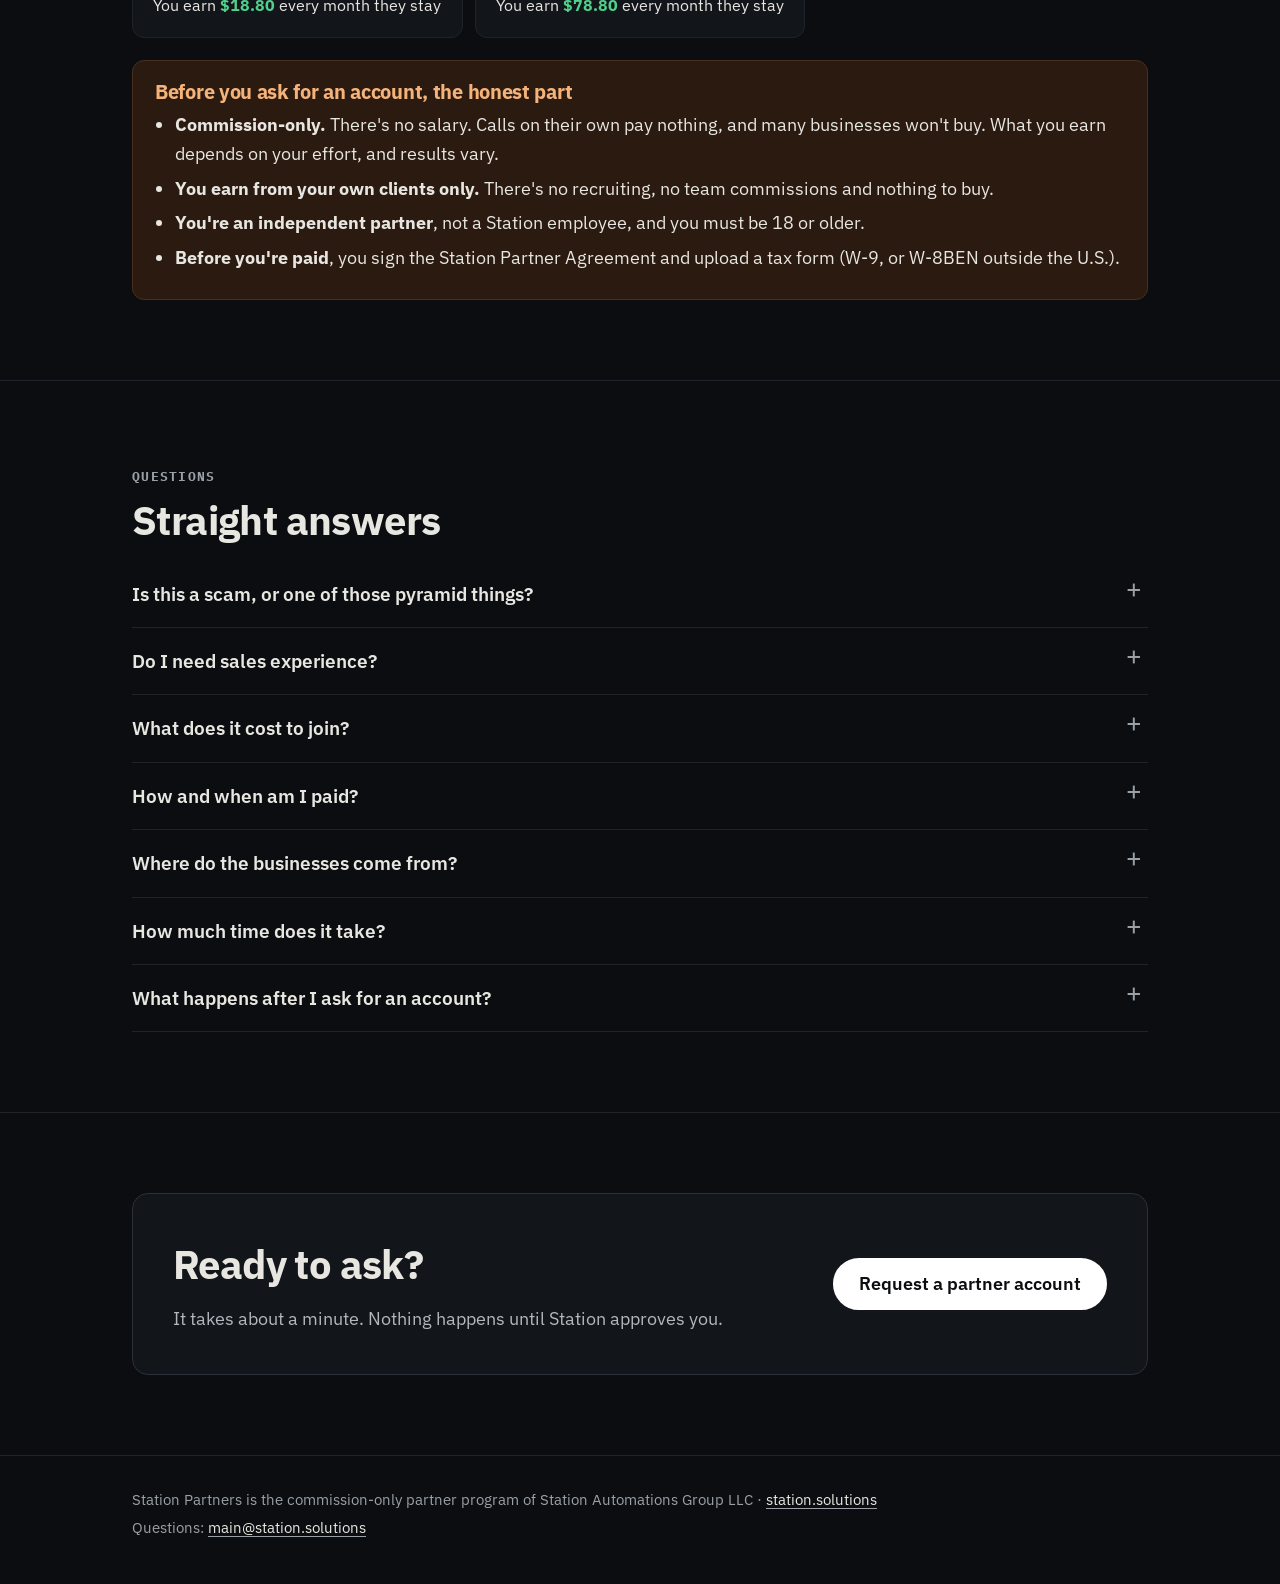
==== commit 72bb762e: "Partner World: the missing pieces (engine v4.65 patch included, not applied) - Home: What's new (pw_" ====
--- a/join/index.html
+++ b/join/index.html
@@ -109,8 +109,8 @@
   <span class="lbl">How it works</span>
   <h2>Four steps, and Station does the building</h2>
   <ol class="steps">
-    <li><span class="n">1</span><h3>Ask for an account</h3><p>A short form. It takes about a minute.</p></li>
-    <li><span class="n">2</span><h3>Station reviews it</h3><p>A real person looks at every request and emails you when you're approved.</p></li>
+    <li><span class="n">1</span><h3>Ask for an account</h3><p>No application form: your name, email and a password, in Partner World. About a minute.</p></li>
+    <li><span class="n">2</span><h3>Station approves it</h3><p>A real person looks at every request and emails you when you're approved.</p></li>
     <li><span class="n">3</span><h3>Call the businesses Station gives you</h3><p>Partner World hands you local businesses to call, with what to say for each product.</p></li>
     <li><span class="n">4</span><h3>Earn 40% of what they pay</h3><p>Station builds and runs the product. For a website you earn 40% of the setup fee; for everything else, 40% of every payment while they stay.</p></li>
   </ol>
@@ -122,12 +122,12 @@
   <p style="color:var(--ink-2)">Each product is sold on its own, so a client who buys two pays you twice. Prices and your share, straight from Station's current price list:</p>
   <div class="grid" id="prods"><noscript><p>Turn on JavaScript to see the full list, or ask <a href="mailto:main@station.solutions">main@station.solutions</a>.</p></noscript></div>
   <div class="honest">
-    <h3>Before you apply, the honest part</h3>
+    <h3>Before you ask for an account, the honest part</h3>
     <ul>
       <li><b>Commission-only.</b> There's no salary. Calls on their own pay nothing, and many businesses won't buy. What you earn depends on your effort, and results vary.</li>
       <li><b>You earn from your own clients only.</b> There's no recruiting, no team commissions and nothing to buy.</li>
       <li><b>You're an independent partner</b>, not a Station employee, and you must be 18 or older.</li>
-      <li><b>Before you're paid</b>, you sign the Station Partner Agreement and send a tax form (W-9).</li>
+      <li><b>Before you're paid</b>, you sign the Station Partner Agreement and upload a tax form (W-9, or W-8BEN outside the U.S.).</li>
     </ul>
   </div>
 </div></section>
@@ -135,13 +135,13 @@
 <section class="band faq" id="faq"><div class="wrap">
   <span class="lbl">Questions</span>
   <h2>Straight answers</h2>
-  <details><summary>Is this a scam, or one of those pyramid things?</summary><div><p>No. You earn 40% of what your own clients pay Station for real products. There's no recruiting, no team commission and nothing to buy. Station Automations Group LLC runs <a href="https://station.solutions">station.solutions</a>, and you can email a real person at <a href="mailto:main@station.solutions">main@station.solutions</a> before you apply.</p></div></details>
+  <details><summary>Is this a scam, or one of those pyramid things?</summary><div><p>No. You earn 40% of what your own clients pay Station for real products. There's no recruiting, no team commission and nothing to buy. Station Automations Group LLC runs <a href="https://station.solutions">station.solutions</a>, and you can email a real person at <a href="mailto:main@station.solutions">main@station.solutions</a> before you ask for an account.</p></div></details>
   <details><summary>Do I need sales experience?</summary><div><p>No. Partner World gives you the businesses to call, what to say for each product, and answers to the usual questions. Experience helps, but it isn't required.</p></div></details>
   <details><summary>What does it cost to join?</summary><div><p>Nothing. There's no fee and no starter kit.</p></div></details>
-  <details><summary>How and when am I paid?</summary><div><p>Once the client's payment has cleared. You earn 40% of what each client pays Station: for a website, 40% of the setup fee (hosting and care earn nothing); for everything else, 40% of every payment while they keep paying and your partner agreement is in effect. Payment starts once your signed agreement and W-9 are on file.</p></div></details>
+  <details><summary>How and when am I paid?</summary><div><p>Once the client's payment has cleared. You earn 40% of what each client pays Station: for a website, 40% of the setup fee (hosting and care earn nothing); for everything else, 40% of every payment while they keep paying and your partner agreement is in effect. Payouts go out once you have $50 or more; a smaller balance rolls forward to the next payout and never expires. Payment starts once your signed agreement and tax form (W-9, or W-8BEN outside the U.S.) are on file.</p></div></details>
   <details><summary>Where do the businesses come from?</summary><div><p>Station gives them to you in Partner World. You don't have to find or buy leads.</p></div></details>
   <details><summary>How much time does it take?</summary><div><p>As much as you choose. There's no quota and no schedule. Calls happen 9 am to 8 pm in the business's time zone, Monday to Saturday.</p></div></details>
-  <details><summary>What happens after I send my request?</summary><div><p>Station reviews it by hand. If you're approved, you get an email, and you sign in with the email and password you chose on the form.</p></div></details>
+  <details><summary>What happens after I ask for an account?</summary><div><p>There's no application to fill in. Station looks at your request by hand; if it approves you, you get an email, and you sign in with the email and password you chose when you asked.</p></div></details>
 </div></section>
 
 <section class="band final"><div class="wrap"><div class="box">
